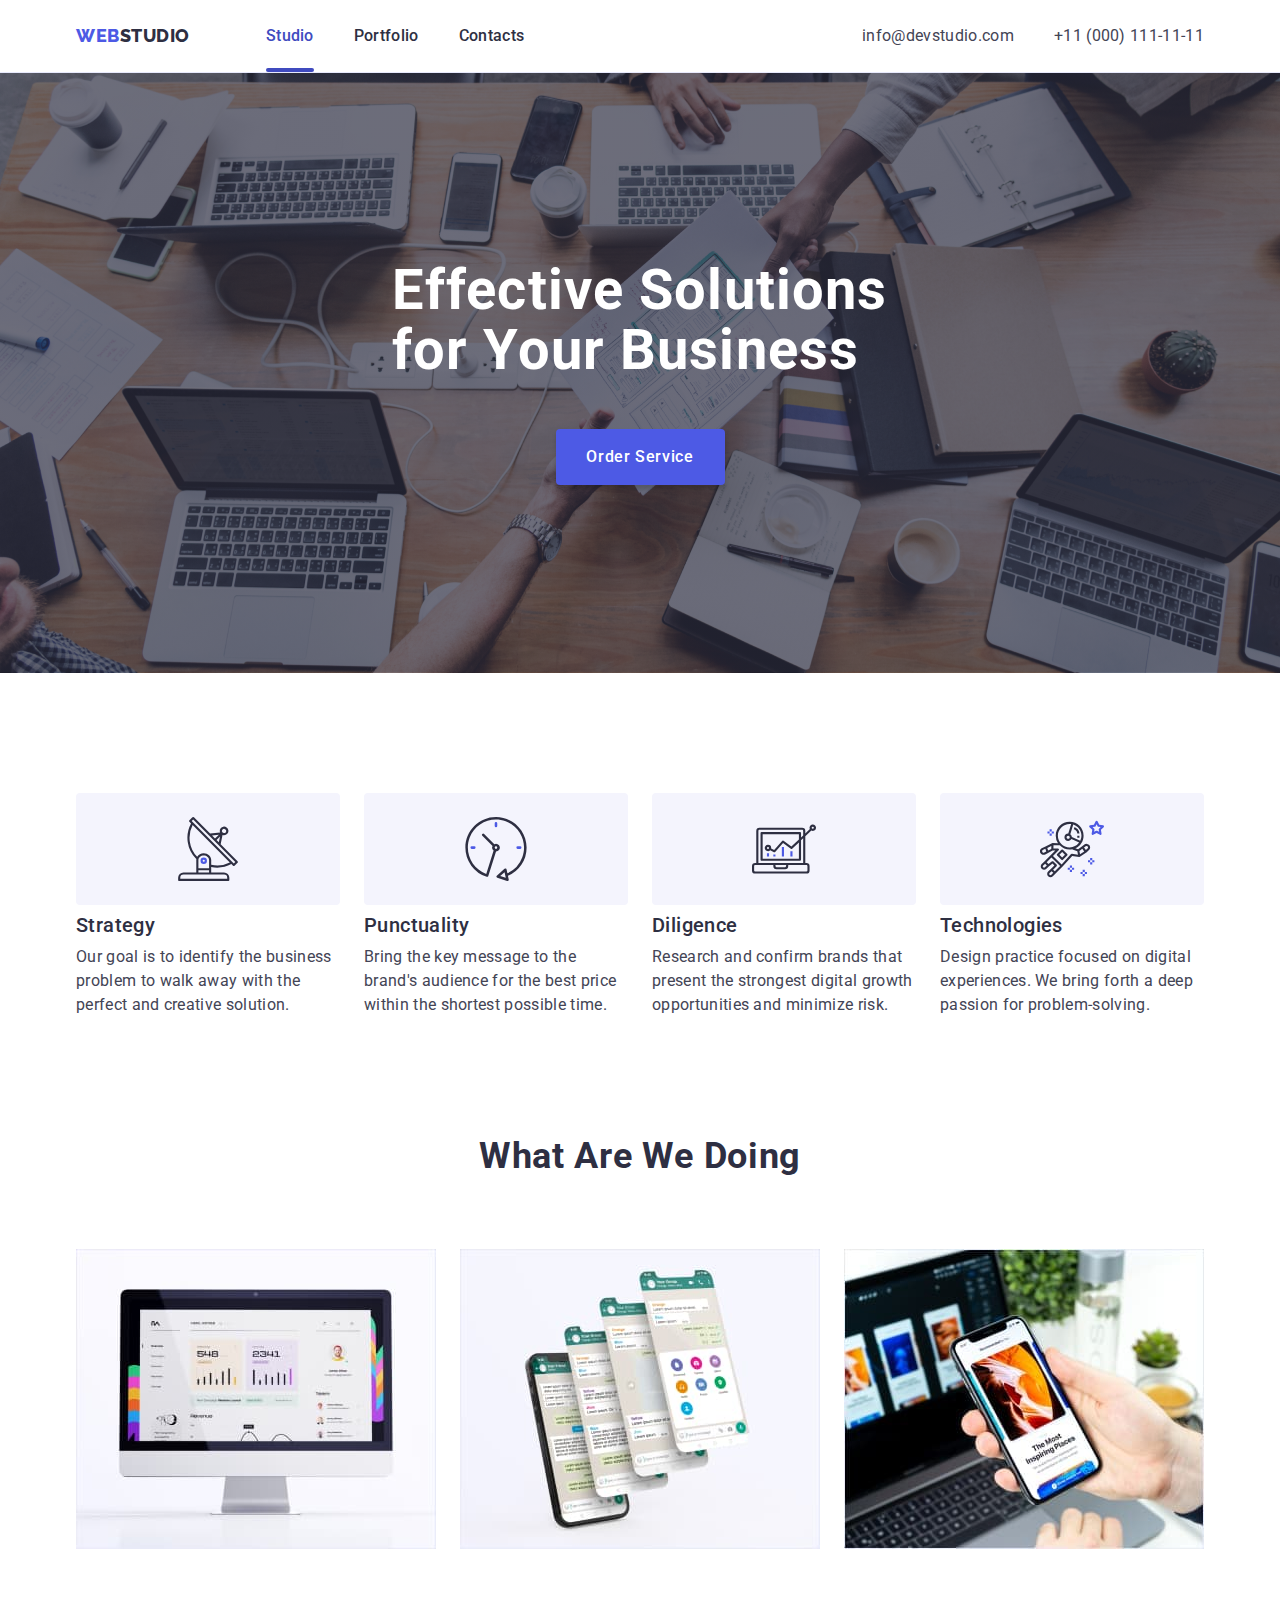
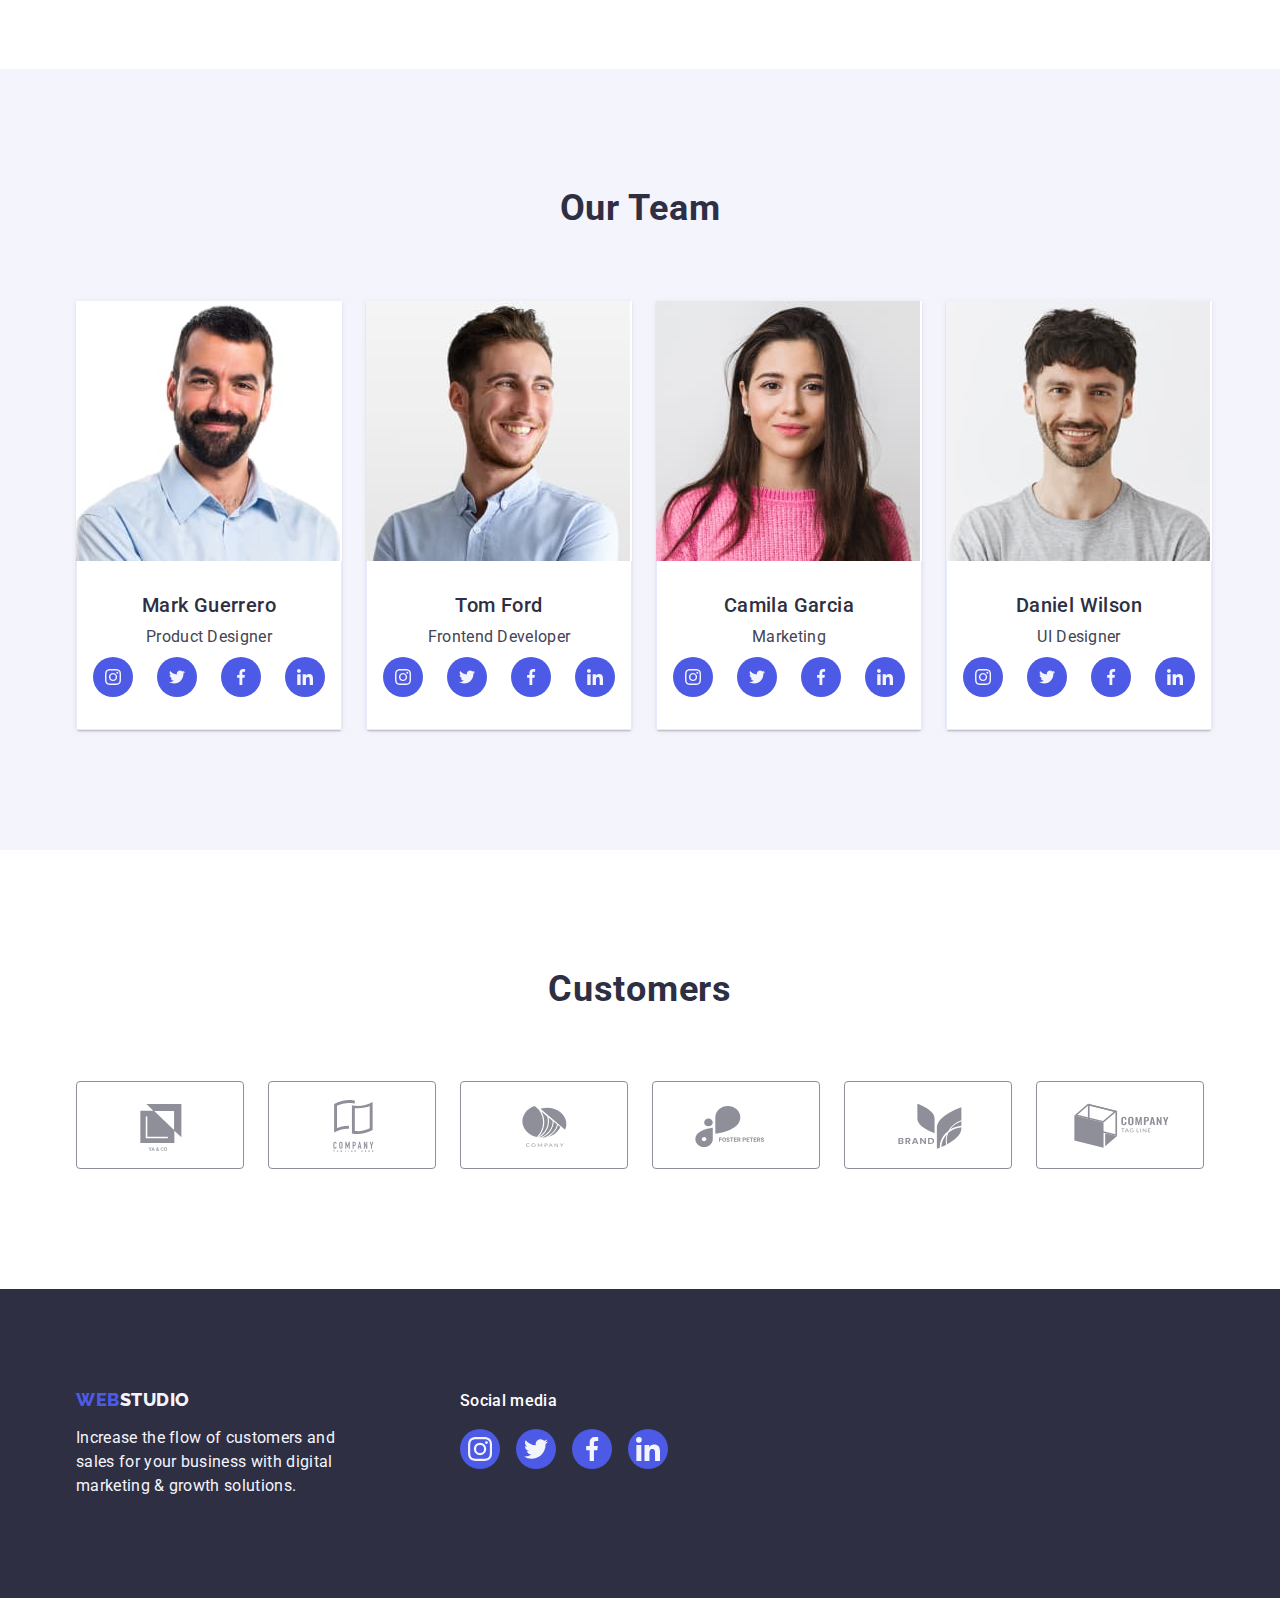
==== index.html @ 50bfe865 "Initial commit" ====
<!DOCTYPE html>
  <html lang="en">
  <head>
    <meta charset="UTF-8">
    <meta http-equiv="X-UA-Compatible" content="IE=edge">
    <meta name="viewport" content="width=device-width, initial-scale=1.0">
            <title>Home work 5</title>
         <link rel="preconnect" href="https://fonts.googleapis.com">
         <link rel="preconnect" href="https://fonts.gstatic.com" crossorigin>
         <link href="https://fonts.googleapis.com/css2?family=Raleway:wght@800&family=Roboto:wght@400;500;700;900&display=swap" rel="stylesheet">
            <!-- Normalize -->
         <link rel="stylesheet" href="https://cdn.jsdelivr.net/npm/modern-normalize@1.1.0/modern-normalize.min.css">
         <link rel="stylesheet" href="./css/styles.css"> 
          
      </head>
 
  <body>
    <!-- Шапка сайта -->
    <header class="page-header">
      <div class="container container-header">
      <nav class="page-navigation" >
        <a class="logo link" href="./index.html">Web<span class="logo-naim">Studio</span></a>

        <ul class="menu list nav">
          <li class="menu-item"><a class="menu-link link current" href="./index.html" >Studio</a></li>
          <li class="menu-item"><a class="menu-link link" href="./portfolio.html">Portfolio</a></li>
          <li class="menu-item"><a class="menu-link link" href="">Contacts</a></li>
        </ul>
      </nav>
        <address class="contacts">
          <ul class="list">
             <li class="menu-item">
                 <a class="contact-link link" href="mailto:info@devstudio.com">info@devstudio.com</a>
             </li>
             <li class="menu-item">
                 <a class="contact-link link" href="tel:+110001111111">+11 (000) 111-11-11</a>
            </li>
          </ul>
        </address>
      </div>
    </header>

    <main>
      <!-- Герой -->
      <section class="hero">
        <div class="container container-hero">
        <h1 class="hero-title">Effective Solutions for Your Business 
        </h1>
        <button class="btn" type="button" data-modal-open>Order Service </button>
      </div>     
      </section>

      <!--2 секція----- Особенности -->
      <section class="description">
        <div class="container container-description">
        <h2 class="visually-hidden" >Hang</h2> 
        <ul class="list description-list">
          <li class="stategy">
            <div class="des-icon">
            <svg class="description-icon" width="64" height="64">
            <use href="./images/icons.svg#icon-antenna"></use>
             </svg>
             </div>
            <h3 class="subtitle">Strategy</h3>
            <p class="text">
            Our goal is to identify the business problem to walk away with the perfect and creative solution. 
            </p>
            
          </li>
          <li class="stategy">
            <div class="des-icon">
            <svg class="description-icon" width="64" height="64">
            <use href="./images/icons.svg#icon-clock"></use>
             </svg>
            </div>
            <h3 class="subtitle">Punctuality</h3>
            <p class="text">
              Bring the key message to the brand's audience for the best price within the shortest possible time.
            </p>
            
          </li>
          <li class="stategy">
            <div class="des-icon">
            <svg class="description-icon" width="64" height="64">
            <use href="./images/icons.svg#icon-diagram"></use>
             </svg>
             </div>
            <h3 class="subtitle">Diligence</h3>
            <p class="text">
              Research and confirm brands that present the strongest digital growth opportunities and minimize risk.</p>
            </li>
          <li class="stategy">
            <div class="des-icon">
             <svg class="description-icon" width="64" height="64">
            <use href="./images/icons.svg#icon-astronaut"></use>
             </svg>
            </div>
            <h3 class="subtitle">Technologies</h3>
            <p class="text">
             Design practice focused on digital experiences. We bring forth a deep passion for problem-solving.
            </p>
            
          </li>
        </ul>
        </div>
      </section>

      <!--3 секція---- Примеры работ -->
      <section class="work">
        <div class="container container-work">
        <h2 class="subject">What are we doing</h2>

        <ul class="list list-work">
          <li class="title-work" >
            <img src="./images/laptop.jpg" alt="laptop" width="360" >
          </li>
          <li class="title-work">
            <img src="./images/files.jpg" alt="files" width="360" >
           </li>
          <li class="title-work" >
             <img src="./images/mobile.jpg" alt="mobile" width="360">
          </li>
        </ul>
        </div>
      </section>

      <!-- 4 секція----Our Team -->
      <section class="team">
        <div class="container">
        <h2 class="subject team-list">Our Team</h2>
        <ul class="list list-people">
          <li class="team-group">
            <img src="./images/Mark.jpg" alt="Mark Guerrero" width="264">
            <div class="card-content">
              <h3 class="subtitle team-subtitle">Mark Guerrero</h3>
              <p class="text text-subtitle">Product Designer</p>

              <ul class="socials list">
                  <li class="socials-item">
                    <a
                      class="socials-link link"
                      href="https://instagram.com"
                      target="_blank"
                      rel="noopener noreferrer"
                      aria-label="Instagram icon"
                    >
                      <svg class="socials-icon" width="16" height="16">
                        <use href="./images/icons.svg#icon-instagram"></use>
                      </svg>
                    </a>
                  </li>
                  <li class="socials-item">
                    <a
                      class="socials-link link"
                      href="https://twitter.com"
                      target="_blank"
                      rel="noopener noreferrer"
                      aria-label="Twitter icon"
                    >
                      <svg class="socials-icon" width="16" height="16">
                        <use href="./images/icons.svg#icon-twitter"></use>
                      </svg>
                    </a>
                  </li>
                  <li class="socials-item">
                    <a
                      class="socials-link link"
                      href="https://www.facebook.com"
                      target="_blank"
                      rel="noopener noreferrer"
                      aria-label="Facebook icon"
                    >
                      <svg class="socials-icon" width="16" height="16">
                        <use href="./images/icons.svg#icon-facebook"></use>
                      </svg>
                    </a>
                  </li>
                  <li class="socials-item">
                    <a
                      class="socials-link link"
                      href="https://www.linkedin.com"
                      target="_blank"
                      rel="noopener noreferrer"
                      aria-label="Linkedin icon"
                    >
                      <svg class="socials-icon" width="16" height="16">
                        <use href="./images/icons.svg#icon-linkedin"></use>
                      </svg>
                    </a>
                  </li>
                </ul>



            </div>
           </li>
          <li class="team-group">
             <img src="./images/Tom.jpg" alt="Tom Ford" width="264">
             <div class="card-content">
             <h3 class="subtitle team-subtitle">Tom Ford</h3>
             <p class="text text-subtitle">Frontend Developer</p>
             <ul class="socials list">
                  <li class="socials-item">
                    <a
                      class="socials-link link"
                      href="https://instagram.com"
                      target="_blank"
                      rel="noopener noreferrer"
                      aria-label="Instagram icon"
                    >
                      <svg class="socials-icon" width="16" height="16">
                        <use href="./images/icons.svg#icon-instagram"></use>
                      </svg>
                    </a>
                  </li>
                  <li class="socials-item">
                    <a
                      class="socials-link link"
                      href=""
                      target="_blank"
                      rel="noopener noreferrer"
                      aria-label="Twitter icon"
                    >
                      <svg class="socials-icon" width="16" height="16">
                        <use href="./images/icons.svg#icon-twitter"></use>
                      </svg>
                    </a>
                  </li>
                  <li class="socials-item">
                    <a
                      class="socials-link link"
                      href="https://www.facebook.com"
                      target="_blank"
                      rel="noopener noreferrer"
                      aria-label="Facebook icon"
                    >
                      <svg class="socials-icon" width="16" height="16">
                        <use href="./images/icons.svg#icon-facebook"></use>
                      </svg>
                    </a>
                  </li>
                  <li class="socials-item">
                    <a
                      class="socials-link link"
                      href="https://www.linkedin.com"
                      target="_blank"
                      rel="noopener noreferrer"
                      aria-label="Linkedin icon"
                    >
                      <svg class="socials-icon" width="16" height="16">
                        <use href="./images/icons.svg#icon-linkedin"></use>
                      </svg>
                    </a>
                  </li>
                </ul>
             </div>
          </li>
          <li class="team-group">
            <img src="./images/Camila.jpg" alt="Camila Garcia" width="264">
            <div class="card-content">
            <h3 class="subtitle team-subtitle">Camila Garcia</h3>
            <p class="text text-subtitle">Marketing</p>
             <ul class="socials list">
                  <li class="socials-item">
                    <a
                      class="socials-link link"
                      href="https://instagram.com"
                      target="_blank"
                      rel="noopener noreferrer"
                      aria-label="Instagram icon"
                    >
                      <svg class="socials-icon" width="16" height="16">
                        <use href="./images/icons.svg#icon-instagram"></use>
                      </svg>
                    </a>
                  </li>
                  <li class="socials-item">
                    <a
                      class="socials-link link"
                      href="https://twitter.com"
                      target="_blank"
                      rel="noopener noreferrer"
                      aria-label="Twitter icon"
                    >
                      <svg class="socials-icon" width="16" height="16">
                        <use href="./images/icons.svg#icon-twitter"></use>
                      </svg>
                    </a>
                  </li>
                  <li class="socials-item">
                    <a
                      class="socials-link link"
                      href="https://www.facebook.com"
                      target="_blank"
                      rel="noopener noreferrer"
                      aria-label="Facebook icon"
                    >
                      <svg class="socials-icon" width="16" height="16">
                        <use href="./images/icons.svg#icon-facebook"></use>
                      </svg>
                    </a>
                  </li>
                  <li class="socials-item">
                    <a
                      class="socials-link link"
                      href="https://www.linkedin.com"
                      target="_blank"
                      rel="noopener noreferrer"
                      aria-label="Linkedin icon"
                    >
                      <svg class="socials-icon" width="16" height="16">
                        <use href="./images/icons.svg#icon-linkedin"></use>
                      </svg>
                    </a>
                  </li>
                </ul>
            </div>
          </li>
          <li class="team-group">
            <img src="./images/Daniel.jpg" alt="Daniel Wilson" width="264">
            <div class="card-content">
            <h3 class="subtitle team-subtitle">Daniel Wilson</h3>
            <p class="text text-subtitle">UI Designer</p>
             <ul class="socials list">
                  <li class="socials-item">
                    <a
                      class="socials-link link"
                      href="https://instagram.com"
                      target="_blank"
                      rel="noopener noreferrer"
                      aria-label="Instagram icon"
                    >
                      <svg class="socials-icon" width="16" height="16">
                        <use href="./images/icons.svg#icon-instagram"></use>
                      </svg>
                    </a>
                  </li>
                  <li class="socials-item">
                    <a
                      class="socials-link link"
                      href="https://twitter.com"
                      target="_blank"
                      rel="noopener noreferrer"
                      aria-label="Twitter icon"
                    >
                      <svg class="socials-icon" width="16" height="16">
                        <use href="./images/icons.svg#icon-twitter"></use>
                      </svg>
                    </a>
                  </li>
                  <li class="socials-item">
                    <a
                      class="socials-link link"
                      href="https://www.facebook.com"
                      target="_blank"
                      rel="noopener noreferrer"
                      aria-label="Facebook icon"
                    >
                      <svg class="socials-icon" width="16" height="16">
                        <use href="./images/icons.svg#icon-facebook"></use>
                      </svg>
                    </a>
                  </li>
                  <li class="socials-item">
                    <a
                      class="socials-link link"
                      href="https://www.linkedin.com"
                      target="_blank"
                      rel="noopener noreferrer"
                      aria-label="Linkedin icon"
                    >
                      <svg class="socials-icon" width="16" height="16">
                        <use href="./images/icons.svg#icon-linkedin"></use>
                      </svg>
                    </a>
                  </li>
                </ul>
            </div>
          </li>
        </ul>
        </div>
      </section>
   
    <!-- 5 секція----Customers -->
    <section class="customers-section">
      <div class="container">
         <h2 class="title-customers">Customers</h2>
      <ul class="customers list">
                  <li class="customers-item">
                    <a class="partner-border" href="">
                      <svg class="customers-icon" width="104" height="56">
                        <use href="./images/icons.svg#icon-client1"></use>
                      </svg>
                    </a>
                    
                  </li>
                  <li class="customers-item">
                     <a class="partner-border" href="">
                  <svg class="customers-icon" width="104" height="56">
                        <use href="./images/icons.svg#icon-client2"></use>
                      </svg>
                      </a>
                    
                  </li>
                  <li class="customers-item">
                     <a class="partner-border" href="">
                      <svg class="customers-icon" width="104" height="56">
                        <use href="./images/icons.svg#icon-client3"></use>
                      </svg>
                    </a>
                  </li>
                  <li class="customers-item">
                    <a class="partner-border" href="">
                      <svg class="customers-icon" width="104" height="56">
                        <use href="./images/icons.svg#icon-client4"></use>
                      </svg>
                      </a>
                  </li>
                  <li class="customers-item">
                    <a class="partner-border" href="">
                      <svg class="customers-icon" width="104" height="56">
                        <use href="./images/icons.svg#icon-client5"></use>
                      </svg>
                    </a>
                  </li>
                  <li class="customers-item">
                      <a class="partner-border" href="">
                      <svg class="customers-icon" width="104" height="56">
                        <use href="./images/icons.svg#icon-client6"></use>
                      </svg>
                      </a>
                  </li>
                </ul>
      </div>
    </section>
     </main>

    <!-- Футер -->
   <footer class="footer-stile">
      <div class="container container-footer">
        <div class="footer-logo">
      <a class="logo link footers" href="./index.html">Web<span class="logo-footer">Studio</span></a>
      <p class="text-footer">Increase the flow of customers and sales 
        for your business with digital marketing & 
        growth solutions.</p>
        </div>
        <div class="footer-social">
        <p class="footer-media">Social media</p>
        <ul class="socials-footer list">
                  <li class="socials-item">
                    <a
                      class="socials-link-footer link"
                      href="https://instagram.com"
                      target="_blank"
                      rel="noopener noreferrer"
                      aria-label="Instagram icon"
                    >
                      <svg class="socials-icon" width="24" height="24">
                        <use href="./images/icons.svg#icon-instagram"></use>
                      </svg>
                    </a>
                  </li>
                  <li class="socials-item">
                    <a
                      class="socials-link-footer link"
                      href="https://twitter.com"
                      target="_blank"
                      rel="noopener noreferrer"
                      aria-label="Twitter icon"
                    >
                      <svg class="socials-icon" width="24" height="24">
                        <use href="./images/icons.svg#icon-twitter"></use>
                      </svg>
                    </a>
                  </li>
                  <li class="socials-item">
                    <a
                      class="socials-link-footer link"
                      href="https://www.facebook.com"
                      target="_blank"
                      rel="noopener noreferrer"
                      aria-label="Facebook icon"
                    >
                      <svg class="socials-icon" width="24" height="24">
                        <use href="./images/icons.svg#icon-facebook"></use>
                      </svg>
                    </a>
                  </li>
                  <li class="socials-item">
                    <a
                      class="socials-link-footer link"
                      href="https://www.linkedin.com"
                      target="_blank"
                      rel="noopener noreferrer"
                      aria-label="Linkedin icon"
                    >
                      <svg class="socials-icon" width="24" height="24">
                        <use href="./images/icons.svg#icon-linkedin"></use>
                      </svg>
                    </a>
                  </li>
                </ul>
                </div>
    </div>
    </footer>

<!-- Modal window -->
    <div class="backdrop is-hidden" data-modal>
      <div class="modal">
        <button class="modal-btn"  type="button" data-modal-close>
          <svg class="modal-icon" width="20" height="20">
            <use href="./images/icons.svg#icon-close"></use>
          </svg>
        </button>
      </div>
    </div>
    <script src="./js/modal.js"></script>
  </body>
</html>
---- css/styles.css ----
/* root */
:root{
 --iris:#4D5AE5;
 --ocean:#404BBF;
 --navy-blue:#2E2F42;
 --green:#31D0AA;
 --slate:#434455;
 --light-slate:#8E8F99;
 --cornflower:#E7E9FC;
 --cloud:#F4F4FD;
 --navy-blue-modal:#2E2F42;
 --grey:#2E2F42;
 --white:#FFFFFF; 
 --anim-fast: 250ms cubic-bezier(0.4, 0, 0.2, 1);
}

p, h1, h2, h3, h4{
margin-top: 0;
margin-bottom: 0;
}
ul,li{
    margin-top: 0;
    margin-bottom: 0;
    padding-left: 0;
}
img{
    display: block;
}

address{
    font-style: normal;
}
body{
     color:var(--slate);
     font-family: "Roboto", sans-serif;
     background:var(--white);
      /* max-width: 1440px; */
       }
.list{
    list-style: none;
    display: flex;
    align-items: center;
    gap: 40px;
}
.link{
    text-decoration: none;
}
.container{
     width: 1158px;
     padding: 0 15px; 
     margin: 0 auto;
     /* outline: 2px solid red; */
      }

/* ==========Шапка сайту HEADER========== */
.container-header{
  display: flex;

  align-items: center;
  justify-content: space-between;
}
.page-header{
    /* position: fixed;
  width: 100%; */
   border-bottom: 1px solid var(--cornflower);
    box-shadow: 0px 2px 1px rgba(46, 47, 66, 0.08), 0px 1px 1px rgba(46, 47, 66, 0.16), 0px 1px 6px rgba(46, 47, 66, 0.08); 
    
}
.page-navigation{
    display: flex;
    align-items: center; 
   
}
.logo{
    margin-right: 76px;
font-family: 'Raleway', sans-serif;
font-weight: 800;
font-size: 18px;
line-height: 1.17;
letter-spacing: 0.03em;
text-transform: uppercase;
color: var(--iris);
}
.logo-naim{
    color:var(--navy-blue);
}
.menu{
    /* position: absolute; */
  display: flex;
  align-items: center;
}

.menu-link{
    position: relative;
    display: block;
    padding-top: 24px; 
    padding-bottom: 24px;
    font-weight: 500;
    font-size: 16px;
    line-height: 1.5;
    letter-spacing: 0.02em;
    color: var(--navy-blue);
    transition: color var(--anim-fast);
}
.menu-link:hover,
.menu-link:focus{
    color:var(--ocean);
}
.menu-link::after{
  content: '';
  position: absolute;
  bottom:0;
  left: 0;

  display: block;
  width: 100%;
  height: 4px;
  border-radius: 4px;

}
.menu-link.current{
color: var(--ocean);
transition: background-color var(--anim-fast);
}
.menu-link.current::after
/* .menu-link:hover::after,
.menu-link:focus::after  */
{
  background-color: var(--ocean);
}
.contact-link{
 display: flex;
 align-items: center;
 font-size: 16px;
 line-height: 1.5;
 letter-spacing: 0.02em;
 color: var(--slate);
 transition: color var(--anim-fast);

}
.contact-link:hover,
.contact-link:focus{
    color:var(--ocean);
}

/* ========== 1 секція HERO========== */
.container-hero{
 
    justify-content: center;
}
.hero{
    padding: 188px 0;
    background-color:var(--navy-blue);
    background-image: linear-gradient(rgba(46, 47, 66, 0.7), rgba(46, 47, 66, 0.7)), url(../images/img-name.jpg);
    background-repeat: no-repeat;
    background-position: center;
    background-size: cover;
    max-width: 1440px;
    margin-left: auto;
    margin-right: auto;
   
   
    
}
.hero-title{
    display: block;
    margin-left: auto;
    margin-right: auto;
font-weight: 700;
font-size: 56px;
line-height: 1.07;
letter-spacing: 0.02em;
 color:var(--white); 
 max-width: 496px;
 margin-bottom: 48px;
 
}

.btn{
display: block;
margin-left: auto;
margin-right: auto;
min-width: 169px;
height: 56px;
border: none; 
font-family: inherit;
font-weight: 500;
font-size: 16px;
line-height: 1.5;
align-items: center;
letter-spacing: 0.04em;
color: var(--white);
background: var(--iris);
box-shadow: 0px 4px 4px rgba(0, 0, 0, 0.15);
border-radius: 4px;
cursor: pointer;
transition: background var(--anim-fast);
}
.btn:hover,
.btn:focus{
    background:var(--ocean);
}
/* ==========2 секція HANG========== */
.container-description{
display: flex;
}
.description{
padding: 120px 0 ;
}
.description-list{
    display: flex;
    flex-wrap: wrap;
    gap: 24px;
   }
   .des-icon{
 display: flex;
  height: 112px;
  align-items: center;
  justify-content: center;
  /* margin: 24px; */
background-color:var(--cloud);
border-radius: 4px;
  margin-bottom: 8px;
}
.description-icon{
 margin: 24px ;
}


.stategy{
    flex-basis:calc((100% - 72px) / 4);
}
.subtitle{
font-weight: 500;
font-size: 20px;
line-height: 1.2;
letter-spacing: 0.02em;
color: var(--navy-blue);
background-color: var(--white);
margin-bottom: 8px;

}
.team-subtitle{
text-align: center;
}
.text{
font-weight: 400;
font-size: 16px;
line-height: 1.5;
letter-spacing: 0.02em;
color: var(--slate);
}
.text-subtitle{
 text-align: center;   
 margin-bottom: 8px;
}
/* ========== 3 секція What are we doing========== */
.container-work{
 
}
.work{
padding-bottom: 120px; 
}
.list-work{
    display: flex;
    flex-wrap: wrap;
    gap: 24px;

}
.list-work:not(:last-child){
    margin-right: 24px;
}

.title-work{
flex-basis: calc((100% - 48px) / 3);
}

/* ========== 4 секція TEAM========== */
.card-content{
     padding-top: 32px; 
     padding-bottom: 32px; 
     padding-left: 16px; 
     padding-right: 16px;
     border: 1px solid #e7e9fc;
     border-top: 0;
     /* padding: 32px 0 32px; */
      /* border-radius: 0px 0px 4px 4px;
      box-shadow:0px 1px 6px rgba(46, 47, 66, 0.08), 0px 1px 1px rgba(46, 47, 66, 0.16), 0px 2px 1px rgba(46, 47, 66, 0.08);
 */
}
.list-people{
    display: flex;
    /* flex-wrap: wrap; */
    gap: 24px;
     flex-basis: calc((100% - 72px) / 4);
}
.subject{
font-weight: 700;
font-size: 36px;
line-height: 1.11;
text-align: center;
letter-spacing: 0.02em;
text-transform: capitalize;
color: var(--navy-blue);
background-color:var(--white); 
margin-bottom: 72px;

}
.team-group{
    background-color: var(--white);
   box-shadow: 0px 1px 6px rgba(46, 47, 66, 0.08), 0px 1px 1px rgba(46, 47, 66, 0.16), 0px 2px 1px rgba(46, 47, 66, 0.08);
    border-radius: 0px 0px 4px 4px;
}
.team{ 
 background-color:var(--cloud);
 padding: 120px 0;
}
.team-list{
  background-color:var(--cloud); }

/* Socials icons */
.socials {
  display: flex;
  justify-content: center;
  gap: 24px;
  }
.socials-link {
  display: flex;
  justify-content: center;
  align-items: center;

  width: 40px;
  height: 40px;
  
  background-color: var(--iris);
  border-radius: 50%;
}
.socials-link:hover,
.socials-link:focus {
  background-color: var(--ocean);
 
}
.socials-icon {
   fill: var(--cloud);
}

/* ==========5 секція Customers========== */
.customers-section{
    padding-top: 120px;
    padding-bottom: 120px;
}
.customers-icon{
      fill: currentColor;
}
/* .customers-main{
    width: 1158px;
    margin-left: auto;
    margin-right: auto;
    padding-left: 15px;
    padding-right: 15px;
    outline: 2px solid red;  
} */
.title-customers{
    font-weight: 700;
    font-size: 36px;
    line-height: 1.1;
    text-align: center;
    letter-spacing: 0.02em;
    /* text-transform: capitalize; */
    color: var(--navy-blue);
    margin-bottom: 72px;
}
.customers{
display: flex; 
gap: 24px;

height: 88px;
justify-content: center;
    /* align-items: center; */


}
.partner-border{
    display: flex;
    align-items: center;
    justify-content: center;
    background-color: var(--white);
    color: var(--light-slate);
    /* margin: auto; */
    height: 100%;
    /* padding: 16px 32px; */
    border: 1px solid var(--light-slate);
    border-radius: 4px;
    gap: 24px;
    transition: color var(--anim-fast),border-color var(--anim-fast);
}

.customers-item{
width: calc((100% - 120px) / 6);
 height:88px; 

}

.partner-border:hover,
.partner-border:focus{
    border-color: #404bbf;
    color: #404bbf; 
}


/* ==========FOOTER========== */
.footer-stile{
background:var(--navy-blue);
padding: 100px 0;
}
.logo-footer{
    color:var(--cloud);}

   .footers
   {display: inline-block;
    margin-bottom: 16px;
    margin-right: 0;
 }  

.text-footer{
font-weight: 400;
font-size: 16px;
line-height: 1.5;
letter-spacing: 0.02em;
color:  var(--cloud);
width: 264px;
}
/* ==========FOOTER========== */
.scrolls{

 font-style: normal;
font-weight: 500;
font-size: 16px;
line-height: 1.5;
letter-spacing: 0.04em;
color:var(--iris);
background-color:var(--cloud);
cursor: pointer;
/* display: flex;
flex-direction: row;
align-items: flex-start; */
padding: 12px 24px;
display: inline-block;
border: 1px solid var(--cornflower); 
 border-radius: 4px;
 transition: color var(--anim-fast),background-color var(--anim-fast),box-shadow var(--anim-fast);
 }
.scrolls:hover,
.scrolls:focus{

    color: var(--white);
    background-color:var(--ocean);
    /* border-color: 1px solid transparent var(--ocean); */
    border-color:  var(--ocean);
    box-shadow: 0px 3px 1px rgba(0, 0, 0, 0.1), 0px 2px 1px rgba(0, 0, 0, 0.08), 0px 2px 2px rgba(0, 0, 0, 0.12); 

}
.container-footer{
 display: flex;
   align-items: baseline
}
.footer-logo{
 margin-right: 120px;
}
.footer-media{
font-weight: 500;
font-size: 16px;
line-height: 1.5;
letter-spacing: 0.02em;
color:var(--white);
 margin-bottom: 16px;

}
.footer-social{
 
}
.socials-footer{
display: flex;
  justify-content: center;
  gap: 16px;
}

.socials-link-footer {
  display: flex;
  justify-content: center;
  align-items: center;

  width: 40px;
  height: 40px;
  gap: 16px;
  background-color: #4d5ae5;
  border-radius: 50%;
  transition: background-color var(--anim-fast),box-shadow var(--anim-fast);
}
.socials-link-footer:hover,
.socials-link-footer:focus {
  background-color: var(--green);
  box-shadow: 0px 1px 6px rgba(46, 47, 66, 0.08), 0px 1px 1px rgba(46, 47, 66, 0.16), 0px 2px 1px rgba(46, 47, 66, 0.08); 
 
}

/* Скрываем название */
.visually-hidden {
  position: absolute;
  width: 1px;
  height: 1px;
  margin: -1px;
  border: 0;
  padding: 0;
  white-space: nowrap;
  clip-path: inset(100%);
  clip: rect(0 0 0 0);
  overflow: hidden;
}
/* **************PORTFOLIO ***********/
.portfolio{
    padding: 96px 0 120px;
}
.desc{
    justify-content: center;
    margin-bottom: 72px;
    gap: 24px;
}
.list-portfolio{
    flex-wrap: wrap;
    column-gap: 24px;
    row-gap: 48px;
}
.portfolio-link {
    display: block;
     transition:box-shadow var(--anim-fast);
    
}
.portfolio-link:hover,
.portfolio-link:focus{
    box-shadow: 0px 1px 6px rgba(46, 47, 66, 0.08),
    0px 1px 1px rgba(46, 47, 66, 0.16), 0px 2px 1px rgba(46, 47, 66, 0.08);
}

.nav{
    display: flex;
  align-items: center;
  gap: 40px;
}

.box {
  position: relative;
  width: 360px;
  height: 300px;
  margin: 0 auto;
  overflow: hidden;
}

.overlay {
  position: absolute;
  top: 0;
  left: 0;
  padding: 40px 32px;
  width: 100%;
  height: 100%;
  background-color: var(--iris);

  transform: translatey(100%);
  transition: var(--anim-fast);
  }

.box:hover .overlay {
  transform: translatey(0);
}

.overlay p {
  color: var(--cloud);
  
  line-height: 1.5;
  letter-spacing: 0.02em;
}



/* Modal styles */
.backdrop {
  position: fixed;
  top: 0;
  left: 0;
  z-index:100;

  width: 100%;
  height: 100%;

  background-color: rgba(46, 47, 66, 0.4);
  backdrop-filter: blur(4px);

  opacity: 1;
  visibility: visible;
  /* pointer-events: initial; */

  transition: opacity 200ms ease, visibility 200ms ease, backdrop-filter 200ms ease;
}
.modal {
  position: absolute;
  top:50%;
  left:50%;

  width: 408px;
  min-height: 576px;

  transform: translate(-50%,-50%) rotate(0) scale(1);
  opacity: 1;

  /* padding: 24px; */

  background-color: #FFFFFF;
  box-shadow: 0px 1px 1px rgba(0, 0, 0, 0.14), 0px 1px 3px rgba(0, 0, 0, 0.12), 0px 2px 1px rgba(0, 0, 0, 0.2);
  border-radius: 4px;

  transition: transform 300ms linear 200ms, opacity 300ms linear 200ms;
}
.modal-btn {
  position: absolute;
  top: 25px;
  right: 24px;

  display: flex;
  align-items: center;
  justify-content: center;
  width: 24px;
  height: 24px;

  color: var(--secondary-bg-cl);

  border-radius: 50%;
  border: none;

  cursor: pointer;
}
.is-hidden{
  opacity: 0;
  visibility: hidden;
  pointer-events: none;
}
.backdrop.is-hidden .modal {
  transform: translate(-50%, -50%) rotate(360deg) scale(0.2);
  opacity: 0;
}
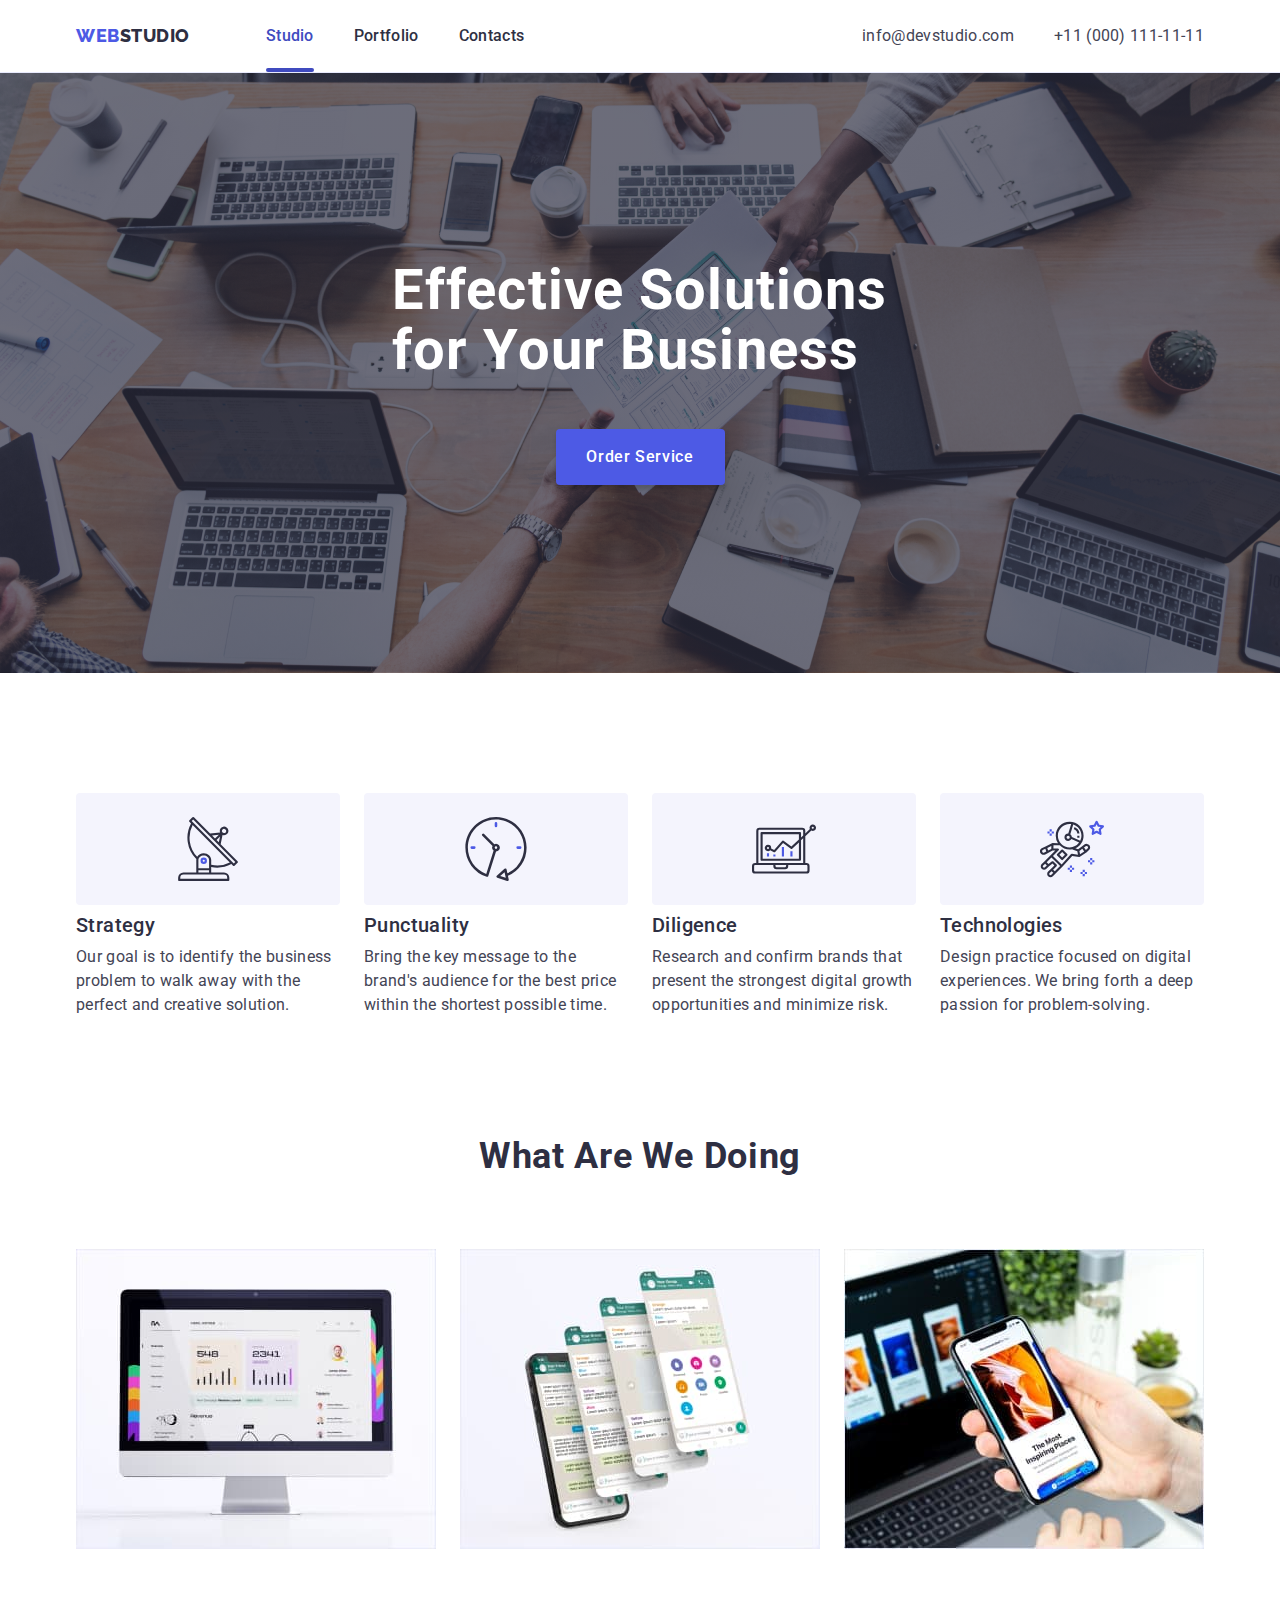
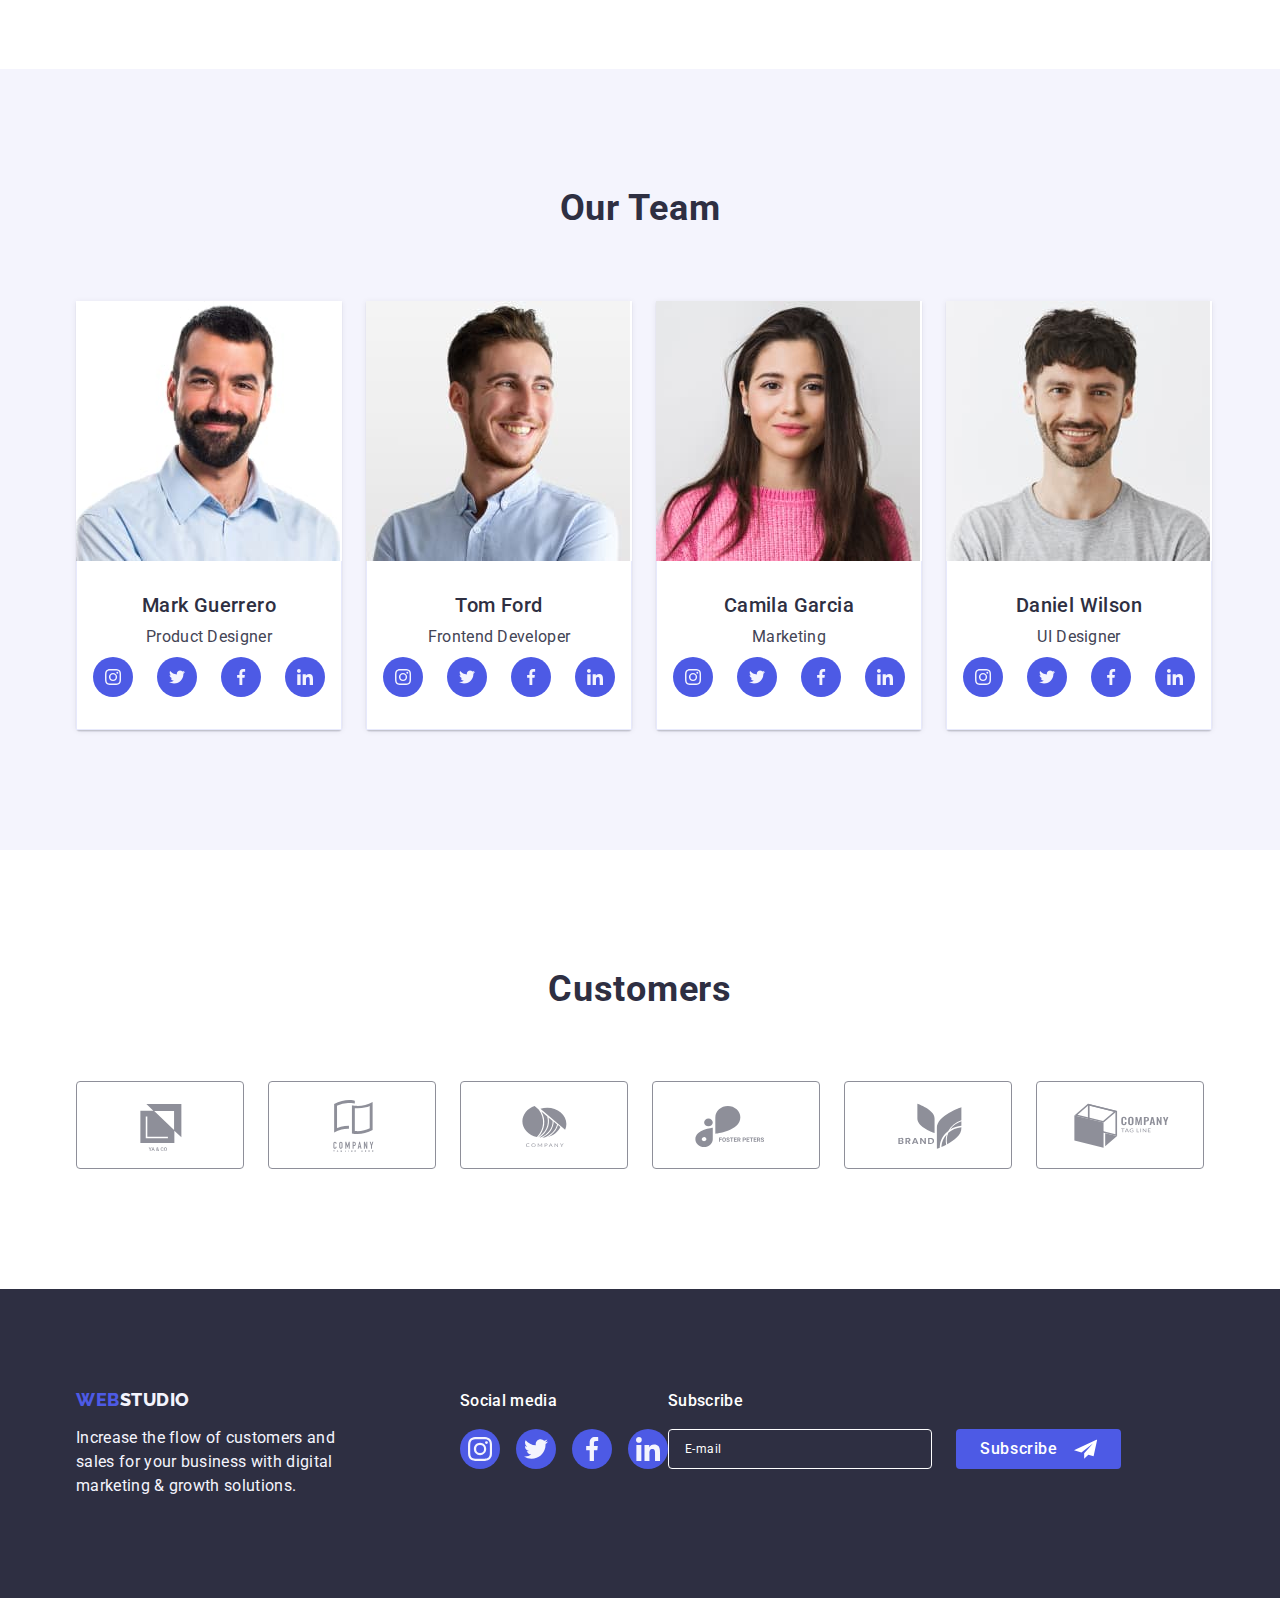
==== commit 4036a6c2: "correct" ====
--- a/index.html
+++ b/index.html
@@ -4,7 +4,7 @@
     <meta charset="UTF-8">
     <meta http-equiv="X-UA-Compatible" content="IE=edge">
     <meta name="viewport" content="width=device-width, initial-scale=1.0">
-            <title>Home work 5</title>
+            <title>Home work 6</title>
          <link rel="preconnect" href="https://fonts.googleapis.com">
          <link rel="preconnect" href="https://fonts.gstatic.com" crossorigin>
          <link href="https://fonts.googleapis.com/css2?family=Raleway:wght@800&family=Roboto:wght@400;500;700;900&display=swap" rel="stylesheet">
@@ -501,7 +501,27 @@
                   </li>
                 </ul>
                 </div>
-    </div>
+          <div class="footer-input">
+          <p class="footer-media">Subscribe</p>
+          <form class="footer-form-div">
+            <label for="subscribe_email">
+              <input
+                class="footer-input-email"
+                type="email"
+                name="subscribe_email"
+                id="subscribe_email"
+                placeholder="E-mail"
+              />
+            </label>
+            <button class="footer-input-btn" type="submit">
+              Subscribe
+              <svg class="footer-input-icon" width="24" height="24">
+                <use href="./images/icons.svg#icon-Frametg"></use>
+              </svg>
+            </button>
+          </form>
+        </div>
+      </div>
     </footer>
 
 <!-- Modal window -->
@@ -512,6 +532,85 @@
             <use href="./images/icons.svg#icon-close"></use>
           </svg>
         </button>
+       
+      <strong class="modal-title">Leave your contacts and we will call you back
+        </strong>
+        <form class="modal-form" name="contact-form">
+          <label class="modal-form-label" for="user_name">Name</label>
+          <div class="modal-svg">
+            <input
+              class="modal-form-input"
+              type="text"
+              name="user_name"
+              id="user_name"
+              required
+              minlength="2"
+            />
+            <svg class="modal-icons" width="18" height="24">
+              <use href="./images/icons.svg#icon-Frame"></use>
+            </svg>
+          </div>
+          <label class="modal-form-label" for="user_phone">Phone</label>
+          <div class="modal-svg">
+            <input
+              class="modal-form-input"
+              type="tel"
+              name="user_phone"
+              id="user_phone"
+              required
+              minlength="11"
+              maxlength="12"
+            />
+            <svg class="modal-icons" width="18" height="24">
+              <use href="./images/icons.svg#icon-phone"></use>
+            </svg>
+          </div>
+          <label class="modal-form-label" for="user_email">Email</label>
+          <div class="modal-svg">
+            <input
+              class="modal-form-input"
+              type="email"
+              name="user_mail"
+              id="user_email"
+              required
+            />
+            <svg class="modal-icons" width="18" height="24">
+              <use href="./images/icons.svg#icon-email"></use>
+            </svg>
+          </div>
+          <label class="modal-form-label" for="user_message">Comment</label>
+          <textarea
+            class="modal-form-message"
+            name="user_message"
+            id="user_message"
+            rows="5"
+            placeholder="Text input"
+          ></textarea>
+
+          <label class="modal-form-agreement">
+            <input
+              class="modal-form-agreement-box"
+              type="checkbox"
+              name="user_agreement"
+            />
+            <svg class="modal-form-agreement-icon" width="16" height="16">
+              <use
+                class="modal-form-agreement-unchecked"
+                href="./images/icons.svg#icon-unchecked"
+              ></use>
+              <use
+                class="modal-form-agreement-checked"
+                href="./images/icons.svg#icon-checked"
+              ></use>
+            </svg>
+            <span class="modal-form-agreement-text"
+              >I accept the terms and conditions of the
+              <a class="modal-form-agreement-link" href="">Privacy Policy</a>
+            </span>
+          </label>
+
+          <button class="modal-btn-modal btn" type="submit">Send</button>
+        </form>
       </div>
     </div>
     <script src="./js/modal.js"></script>
--- a/css/styles.css
+++ b/css/styles.css
@@ -100,7 +100,7 @@
     line-height: 1.5;
     letter-spacing: 0.02em;
     color: var(--navy-blue);
-    transition: color var(--anim-fast);
+    
 }
 .menu-link:hover,
 .menu-link:focus{
@@ -334,6 +334,7 @@
   
   background-color: var(--iris);
   border-radius: 50%;
+  transition: background-color var(--anim-fast);
 }
 .socials-link:hover,
 .socials-link:focus {
@@ -448,7 +449,7 @@
 display: inline-block;
 border: 1px solid var(--cornflower); 
  border-radius: 4px;
- transition: color var(--anim-fast),background-color var(--anim-fast),box-shadow var(--anim-fast);
+ transition: color var(--anim-fast),border-color var(--anim-fast),background-color var(--anim-fast),box-shadow var(--anim-fast);
  }
 .scrolls:hover,
 .scrolls:focus{
@@ -503,7 +504,88 @@
   box-shadow: 0px 1px 6px rgba(46, 47, 66, 0.08), 0px 1px 1px rgba(46, 47, 66, 0.16), 0px 2px 1px rgba(46, 47, 66, 0.08); 
  
 }
-
+.footer-input {
+}
+
+.footer-input-label {
+  display: block;
+  font-weight: 500;
+  font-size: 16px;
+  line-height: 1.5;
+  letter-spacing: 0.02em;
+  color: var(--color-white);
+  margin-bottom: 16px;
+}
+
+.footer-form-div {
+  display: flex;
+  flex-direction: row;
+  gap: 24px;
+}
+
+.footer-input-email {
+  display: block;
+  width: 264px;
+  height: 40px;
+  padding: 8px 16px;
+  background-color: var(--navy-blue);
+
+  border: 1px solid var(--white);
+  border-radius: 4px;
+
+  font-weight: 400;
+  font-size: 12px;
+  line-height: 2;
+  display: flex;
+  align-items: center;
+  letter-spacing: 0.04em;
+  color: var(--white);
+  outline: 1px solid transparent;
+  outline-offset: -1px;
+
+  transition-property: outline-color;
+  transition-duration: 250px;
+  transition-timing-function: cubic-bezier(0.4, 0, 0.2, 1);
+}
+
+.footer-input-email[type='email']::placeholder {
+  color:var(--white);
+  opacity: 1;
+}
+
+.footer-input-btn {
+  position: relative;
+  display: flex;
+  justify-content: center;
+  gap: 16px;
+  max-width: 165px;
+  max-height: 40px;
+  font-weight: 500;
+  font-size: 16px;
+  line-height: 1.5;
+  letter-spacing: 0.04em;
+  align-items: center;
+  color:var(--white);
+  background-color: var(--iris);
+  cursor: pointer;
+  border-radius: 4px;
+  padding: 8px 24px;
+  border: none;
+
+  transition-property: background-color;
+  transition-duration: 250ms;
+  transition-timing-function: cubic-bezier(0.4, 0, 0.2, 1);
+}
+.footer-input-btn:hover,
+.footer-input-btn:focus {
+  background-color: var(--ocean);
+}
+
+.footer-input-icon {
+  display: flex;
+  color: var(--white);
+  gap: 16px;
+}
 /* Скрываем название */
 .visually-hidden {
   position: absolute;
@@ -612,7 +694,7 @@
   transform: translate(-50%,-50%) rotate(0) scale(1);
   opacity: 1;
 
-  /* padding: 24px; */
+  padding: 24px;
 
   background-color: #FFFFFF;
   box-shadow: 0px 1px 1px rgba(0, 0, 0, 0.14), 0px 1px 3px rgba(0, 0, 0, 0.12), 0px 2px 1px rgba(0, 0, 0, 0.2);
@@ -631,7 +713,7 @@
   width: 24px;
   height: 24px;
 
-  color: var(--secondary-bg-cl);
+  /* color: var(--secondary-bg-cl); */
 
   border-radius: 50%;
   border: none;
@@ -646,4 +728,173 @@
 .backdrop.is-hidden .modal {
   transform: translate(-50%, -50%) rotate(360deg) scale(0.2);
   opacity: 0;
-}+}
+.modal-title {
+  display: block;
+  font-size: 16px;
+  line-height: 1.5;
+  text-align: center;
+  color: var(--navy-blue);
+  margin-top: 24px;
+  margin-bottom: 16px;
+}
+.modal-form-label{
+ display: block;
+  font-size: 12px;
+  margin-bottom: 4px;
+  line-height: 1.17;
+  letter-spacing: 0.04em;
+  color: var(--light-slate);
+}
+.modal-svg {
+  position: relative;
+  margin-bottom: 8px;
+}
+.modal-form-input {
+  width: 100%;
+  height: 40px;
+  padding: 0 38px;
+
+  border: 1px solid rgba(46, 47, 66, 0.4);
+  border-radius: 4px;
+
+  outline: 2px solid transparent;
+  outline-offset: -2px;
+
+  transition-property: outline-color;
+  transition-duration: 250ms;
+  transition-timing-function: cubic-bezier(0.4, 0, 0.2, 1);
+}
+
+.modal-form-input:hover,
+.modal-form-input:focus {
+  outline-color: var(--iris);
+}
+
+.modal-icons {
+  position: absolute;
+  top: 50%;
+  left: 16px;
+
+  transform: translateY(-50%);
+
+  transition-property: fill;
+  transition-duration: 250ms;
+  transition-timing-function: cubic-bezier(0.4, 0, 0.2, 1);
+
+  pointer-events: none;
+}
+
+.modal-form-input:hover + .modal-icons,
+.modal-form-input:focus + .modal-icons {
+  fill: var(--iris);
+}
+
+.modal-form-message {
+  width: 100%;
+  height: 120px;
+  resize: none;
+  margin-bottom: 16px;
+
+  padding: 8px 16px;
+  font-size: 12px;
+  line-height: 1.17;
+  letter-spacing: 0.04em;
+
+  border: 1px solid rgba(46, 47, 66, 0.4);
+  border-radius: 4px;
+
+  outline: 2px solid transparent;
+  outline-offset: -2px;
+
+  transition-property: outline-color;
+  transition-duration: 250ms;
+  transition-timing-function: cubic-bezier(0.4, 0, 0.2, 1);
+}
+
+.modal-form-message:hover,
+.modal-form-message:focus {
+  outline-color: var(--iris);
+}
+
+.modal-form-message::placeholder {
+  color: rgba(46, 47, 66, 0.4);
+}
+.modal-form-agreement {
+  display: flex;
+  align-items: center;
+  gap: 8px;
+  margin-bottom: 24px;
+}
+
+.modal-form-agreement-box {
+  appearance: none;
+}
+
+.modal-form-agreement-unchecked {
+  opacity: 1;
+  transition: var(--anim-fast);
+}
+
+.modal-form-agreement-icon {
+  transition-property: color;
+  transition-duration: 250ms;
+  transition-timing-function: cubic-bezier(0.4, 0, 0.2, 1);
+}
+
+input[type='checkbox']:checked
+  + .modal-form-agreement-icon
+  > .modal-form-agreement-unchecked {
+  opacity: 0;
+}
+
+.modal-form-agreement-checked {
+  opacity: 0;
+  transition: var(--anim-fast);
+}
+input[type='checkbox']:checked
+  + .modal-form-agreement-icon
+  > .modal-form-agreement-checked {
+  opacity: 1;
+}
+
+.modal-form-agreement-text {
+  font-weight: 400;
+  font-size: 12px;
+  line-height: 1.17;
+  letter-spacing: 0.04em;
+  color: var(--light-slate);
+}
+.modal-form-agreement-link {
+  text-decoration: underline;
+  color: var(--iris);
+}
+
+.modal-btn-modal {
+  display: block;
+  font-weight: 500;
+  font-size: 16px;
+  line-height: 1.5;
+  letter-spacing: 0.04em;
+  align-items: center;
+  color: var(--white);
+  background-color: var(--iris);
+  cursor: pointer;
+  border-radius: 4px;
+  padding: 16px 32px;
+  margin-right: auto;
+  margin-left: auto;
+  min-width: 169px;
+  height: 56px;
+  border: none;
+  box-shadow: 0px 4px 4px rgba(0, 0, 0, 0.15);
+  border-radius: 4px;
+
+  transition-property: background-color;
+  transition-duration: 250ms;
+  transition-timing-function: cubic-bezier(0.4, 0, 0.2, 1);
+}
+.modal-btn:hover,
+.modal-btn:focus {
+  background-color: var(--ocean);
+}
